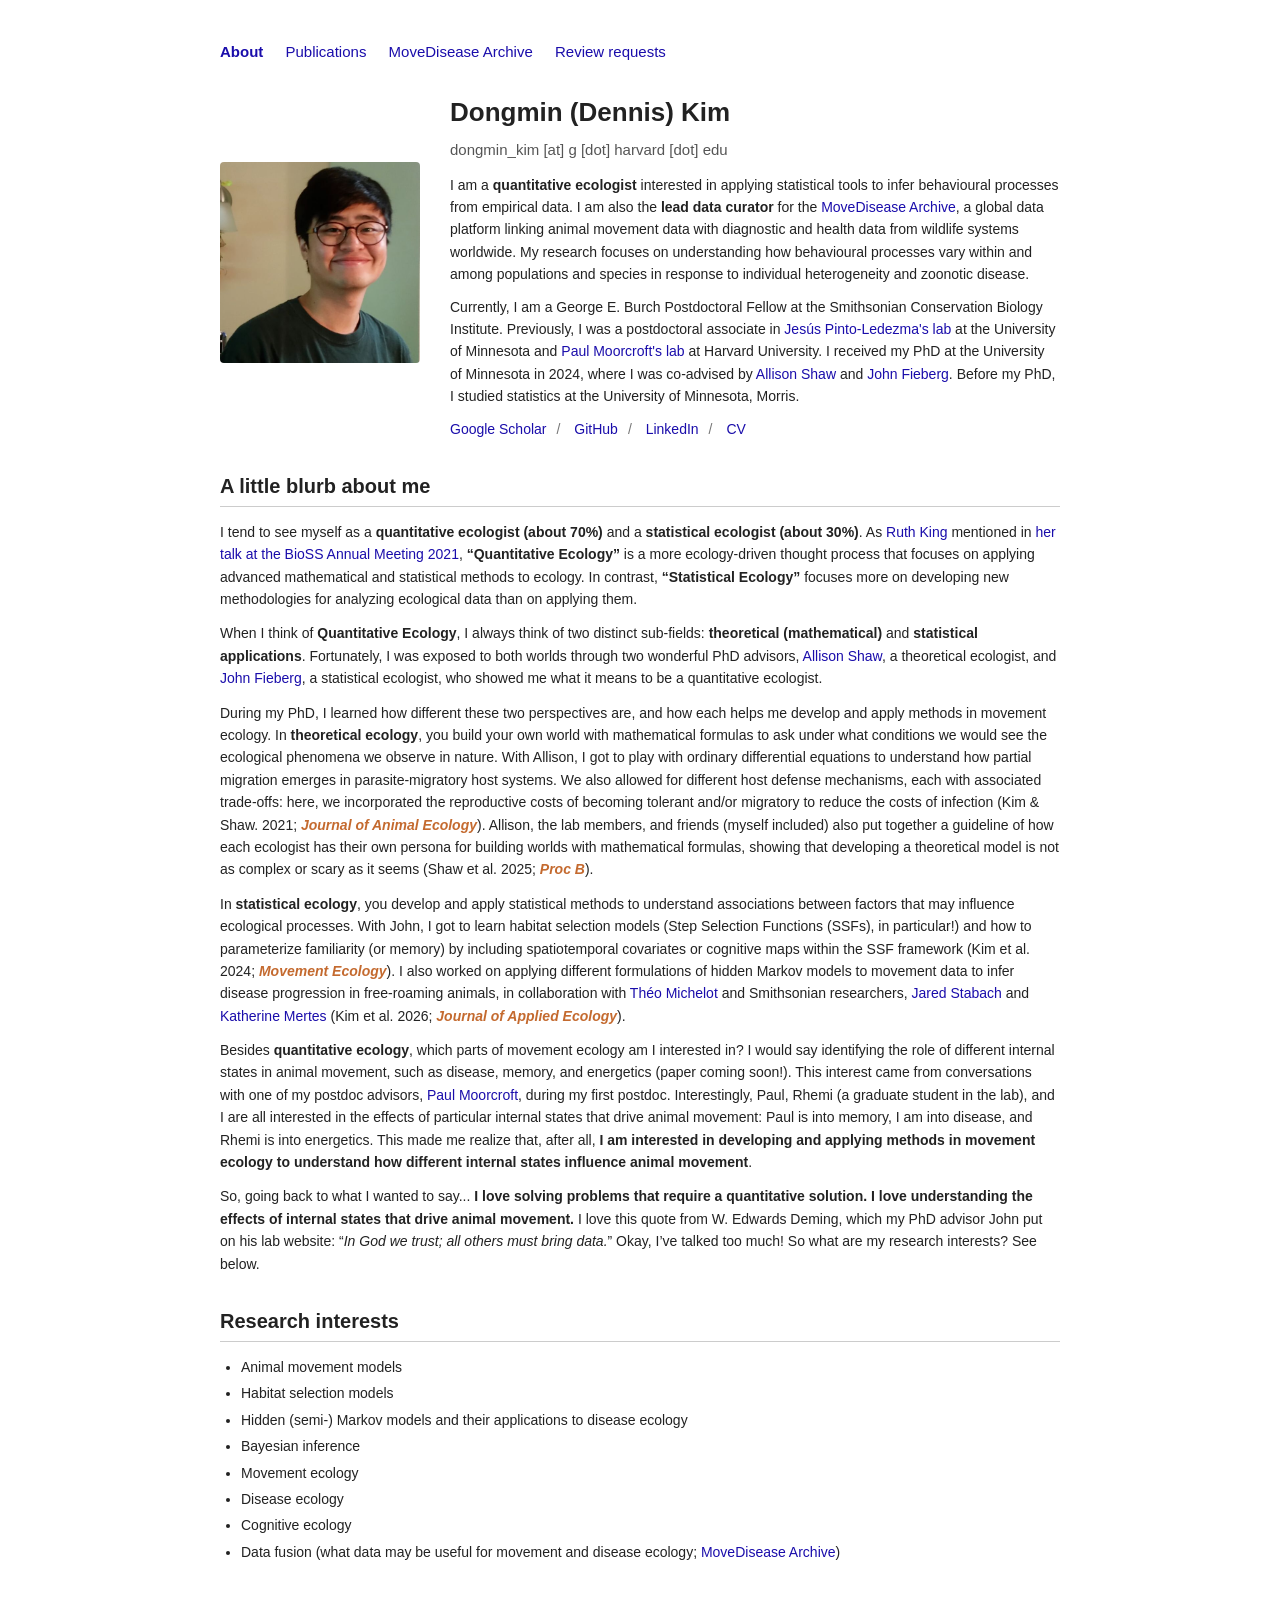
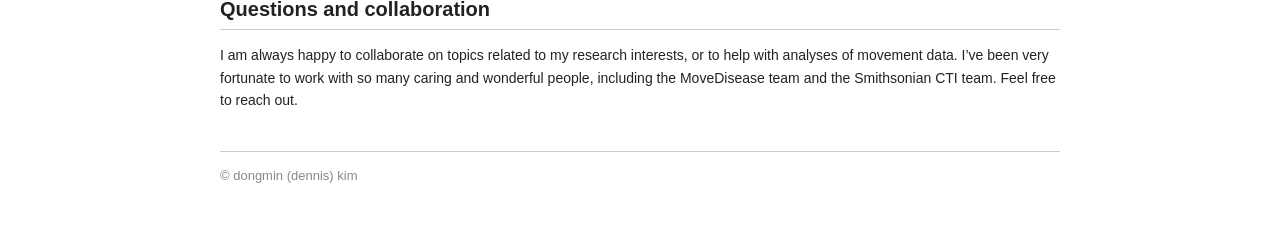
==== index.html @ f556c968 "Update index.html" ====
<!DOCTYPE html>
<html lang="en">
<head>
  <meta charset="UTF-8">
  <meta name="viewport" content="width=device-width, initial-scale=1.0">
  <title>dongmin dennis kim</title>
  <link rel="stylesheet" href="style.css">
</head>
<body>

  <nav>
    <a href="index.html" class="active">About</a>
    <a href="publications.html">Publications</a>
    <a href="https://kimx3725.github.io/move-disease-archive/" target="_blank" rel="noopener noreferrer">
    MoveDisease Archive
  </a>
    <a href="review-requests.html">Review requests</a>
  </nav>

  <div class="header">
    <div class="photo">
      <img src="images/kim-dennis.jpg" alt="Photo of Dongmin (Dennis) Kim">
      </div>
    <div class="bio">
      <h1>Dongmin (Dennis) Kim</h1>
      <div class="subtitle">dongmin_kim [at] g [dot] harvard [dot] edu</div>
      <p>
        I am a <strong>quantitative ecologist</strong> interested in applying statistical tools to infer behavioural processes from empirical data. 
        I am also the <strong>lead data curator</strong> for the <a href ="https://kimx3725.github.io/move-disease-archive/">MoveDisease Archive</a>, a global data platform linking animal movement data with diagnostic and health data from wildlife systems worldwide. 
        My research focuses on understanding how behavioural processes vary within and among populations and species in response to individual heterogeneity and zoonotic disease. 
      </p>
      <p>
        Currently, I am a George E. Burch Postdoctoral Fellow at the Smithsonian Conservation Biology Institute. 
        Previously, I was a postdoctoral associate in <a href="https://cbs.umn.edu/directory/jesus-pinto-ledezma">Jesús Pinto-Ledezma's lab</a> at the University of Minnesota and <a href="https://www.oeb.harvard.edu/people/paul-r-moorcroft">Paul Moorcroft's lab</a> at Harvard University. 
        I received my PhD at the University of Minnesota in 2024, where I was co-advised by <a href="https://allisonkshaw.github.io/">Allison Shaw</a> and <a href="https://fieberglab.netlify.app/">John Fieberg</a>. 
        Before my PhD, I studied statistics at the University of Minnesota, Morris.
      </p>
    <div class="links">
        <a href="https://scholar.google.com/citations?user=csmkjCEAAAAJ&hl=en&authuser=2">Google Scholar</a>
        <a href="https://github.com/kimx3725">GitHub</a>
        <a href="https://www.linkedin.com/in/dongmin-dennis-kim/">LinkedIn</a>
        <a href="uploads/CV_Kim.pdf">CV</a>
      </div>
    </div>
  </div>

  <section id="blurb">
    <h2>A little blurb about me</h2>

    <p>
      I tend to see myself as a <strong>quantitative ecologist (about 70%)</strong> and a <strong>statistical ecologist (about 30%)</strong>. 
      As <a href="https://webhomes.maths.ed.ac.uk/~rking33/index.html">Ruth King</a> mentioned in <a href="https://youtu.be/S9Ban8KqOYc?si=fO8eng0VhL88AYJb">her talk at the BioSS Annual Meeting 2021</a>, <strong>“Quantitative Ecology”</strong> is a more ecology-driven thought process that focuses on applying advanced mathematical and statistical methods to ecology. 
      In contrast, <strong>“Statistical Ecology”</strong> focuses more on developing new methodologies for analyzing ecological data than on applying them.
    </p>

    <p>
      When I think of <strong>Quantitative Ecology</strong>, I always think of two distinct sub-fields: <strong>theoretical (mathematical)</strong> and <strong>statistical applications</strong>. 
      Fortunately, I was exposed to both worlds through two wonderful PhD advisors, <a href="https://allisonkshaw.github.io/">Allison Shaw</a>, a theoretical ecologist, and <a href="https://fieberglab.netlify.app/">John Fieberg</a>, a statistical ecologist, who showed me what it means to be a quantitative ecologist.
    </p>

    <p>
      During my PhD, I learned how different these two perspectives are, and how each helps me develop and apply methods in movement ecology. 
      In <strong>theoretical ecology</strong>, you build your own world with mathematical formulas to ask under what conditions we would see the ecological phenomena we observe in nature. 
      With Allison, I got to play with ordinary differential equations to understand how partial migration emerges in parasite-migratory host systems. 
      We also allowed for different host defense mechanisms, each with associated trade-offs: here, we incorporated the reproductive costs of becoming tolerant and/or migratory to reduce the costs of infection (Kim &amp; Shaw. 2021; <span class="journal">Journal of Animal Ecology</span>). 
      Allison, the lab members, and friends (myself included) also put together a guideline of how each ecologist has their own persona for building worlds with mathematical formulas, showing that developing a theoretical model is not as complex or scary as it seems (Shaw et al. 2025; <span class="journal">Proc B</span>).
    </p>

    <p>
      In <strong>statistical ecology</strong>, you develop and apply statistical methods to understand associations between factors that may influence ecological processes. 
      With John, I got to learn habitat selection models (Step Selection Functions (SSFs), in particular!) and how to parameterize familiarity (or memory) by including spatiotemporal covariates or cognitive maps within the SSF framework (Kim et al. 2024; <span class="journal">Movement Ecology</span>). 
      I also worked on applying different formulations of hidden Markov models to movement data to infer disease progression in free-roaming animals, in collaboration with <a href="https://theomichelot.github.io/">Théo Michelot</a> and Smithsonian researchers, <a href="https://jaredstabach.com/">Jared Stabach</a> and <a href="https://nationalzoo.si.edu/about/staff/katherine-mertes">Katherine Mertes</a> (Kim et al. 2026; <span class="journal">Journal of Applied Ecology</span>).
    </p>

    <p>
      Besides <strong>quantitative ecology</strong>, which parts of movement ecology am I interested in? 
      I would say identifying the role of different internal states in animal movement, such as disease, memory, and energetics (paper coming soon!). 
      This interest came from conversations with one of my postdoc advisors, <a href="https://moorcroftlab.oeb.harvard.edu/">Paul Moorcroft</a>, during my first postdoc. 
      Interestingly, Paul, Rhemi (a graduate student in the lab), and I are all interested in the effects of particular internal states that drive animal movement: Paul is into memory, I am into disease, and Rhemi is into energetics. 
      This made me realize that, after all, <strong>I am interested in developing and applying methods in movement ecology to understand how different internal states influence animal movement</strong>.
    </p>

    <p>
    So, going back to what I wanted to say... <strong>I love solving problems that require a quantitative solution.</strong> <strong>I love understanding the effects of internal states that drive animal movement.</strong> 
    I love this quote from W. Edwards Deming, which my PhD advisor John put on his lab website: “<em>In God we trust; all others must bring data.</em>” 
    Okay, I’ve talked too much! So what are my research interests? See below.
    </p>
  </section>

  <section id="interests">
    <h2>Research interests</h2>
    <ul class="interest-list">
      <li>Animal movement models</li>
      <li>Habitat selection models</li>
      <li>Hidden (semi-) Markov models and their applications to disease ecology</li>
      <li>Bayesian inference</li>
      <li>Movement ecology</li>
      <li>Disease ecology</li>
      <li>Cognitive ecology</li>
      <li>Data fusion (what data may be useful for movement and disease ecology; <a href="https://kimx3725.github.io/move-disease-archive/">MoveDisease Archive</a>)</li>
    </ul>
  </section>

  <section id="collaboration">
    <h2>Questions and collaboration</h2>
    <p>
      I am always happy to collaborate on topics related to my research interests, or to help with analyses of movement data. 
      I’ve been very fortunate to work with so many caring and wonderful people, including the MoveDisease team and the Smithsonian CTI team. 
      Feel free to reach out.
    </p>
  </section>

  <footer>
    &copy; dongmin (dennis) kim
  </footer>
</body>
</html>
---- style.css ----
/* Minimal academic website — style.css */

* {
  margin: 0;
  padding: 0;
  box-sizing: border-box;
}

body {
  font-family:  'Lato', Verdana, Helvetica, sans-serif;
  font-size: 14px;
  font-weight: 400;
  letter-spacing: 0;
  line-height: 1.6;
  color: #222;
  background: #fff;
  max-width: 900px;
  margin: 40px auto;
  padding: 0 30px;
}

a {
  color: #1a0dab;
  text-decoration: none;
}

a:hover {
  text-decoration: underline;
}

/* Navigation */
nav {
  margin-bottom: 28px;
  font-size: 15px;
}

nav a {
  margin-right: 18px;
  color: #1a0dab;
}

nav a.active {
  font-weight: 700;
}

/* Header / bio section */
.header {
  display: flex;
  gap: 30px;
  align-items: center;
  margin-bottom: 30px;
}

.photo {
  flex-shrink: 0;
}

.photo img {
  width: 200px;
  border-radius: 4px;
}

.bio h1 {
  font-size: 26px;
  font-weight: 700;
  margin-bottom: 4px;
}

.bio .subtitle {
  font-size: 15px;
  color: #555;
  margin-bottom: 12px;
}

.bio p {
  margin-bottom: 10px;
}

.bio .links {
  margin-top: 10px;
  font-size: 14px;
}

.bio .links a {
  margin-right: 0; /* remove extra spacing */
}

.bio .links a:not(:last-child)::after {
  content: "/";
  color: #777;
  margin: 0 10px; /* controls spacing cleanly */
}

html {
  scroll-behavior: smooth;
}

/* Sections */
section {
  margin-bottom: 30px;
}

section p {
  margin-bottom: 12px;
}

h2 {
  font-size: 20px;
  font-weight: 700;
  border-bottom: 1px solid #ccc;
  padding-bottom: 4px;
  margin-bottom: 14px;
}

h3 {
  font-size: 20px;
  font-weight: 700;
  margin-top: 26px;
  margin-bottom: 12px;
  color: #111;
}

/* Research interests list */
.interest-list {
  padding-left: 1.5em;
}

.interest-list li {
  margin-bottom: 4px;
}

/* Publication list */
.pub-list {
  list-style: none;
  padding: 0;
}

.pub-list li {
  margin-bottom: 14px;
}

.pub-list strong {
  font-weight: 700;
  color: #111;
}

.journal {
  color: #c46a2f;
  font-style: italic;
  font-weight: 600;
}

.extras {
  margin-top: 0.4em;
  margin-bottom: 0;
  padding-left: 1.5em;
}

.extras li {
  font-size: 0.95em;
  color: #111;
}

/* Footer */
footer {
  margin-top: 40px;
  padding-top: 14px;
  border-top: 1px solid #ccc;
  font-size: 13px;
  color: #888;
}

/* Responsive: stack on narrow screens */
@media (max-width: 600px) {
  .header {
    flex-direction: column;
    align-items: center;
    text-align: center;
  }

  .photo img {
    width: 160px;
  }

  .bio .links {
    margin-top: 14px;
    font-size: 14px;
  }
}
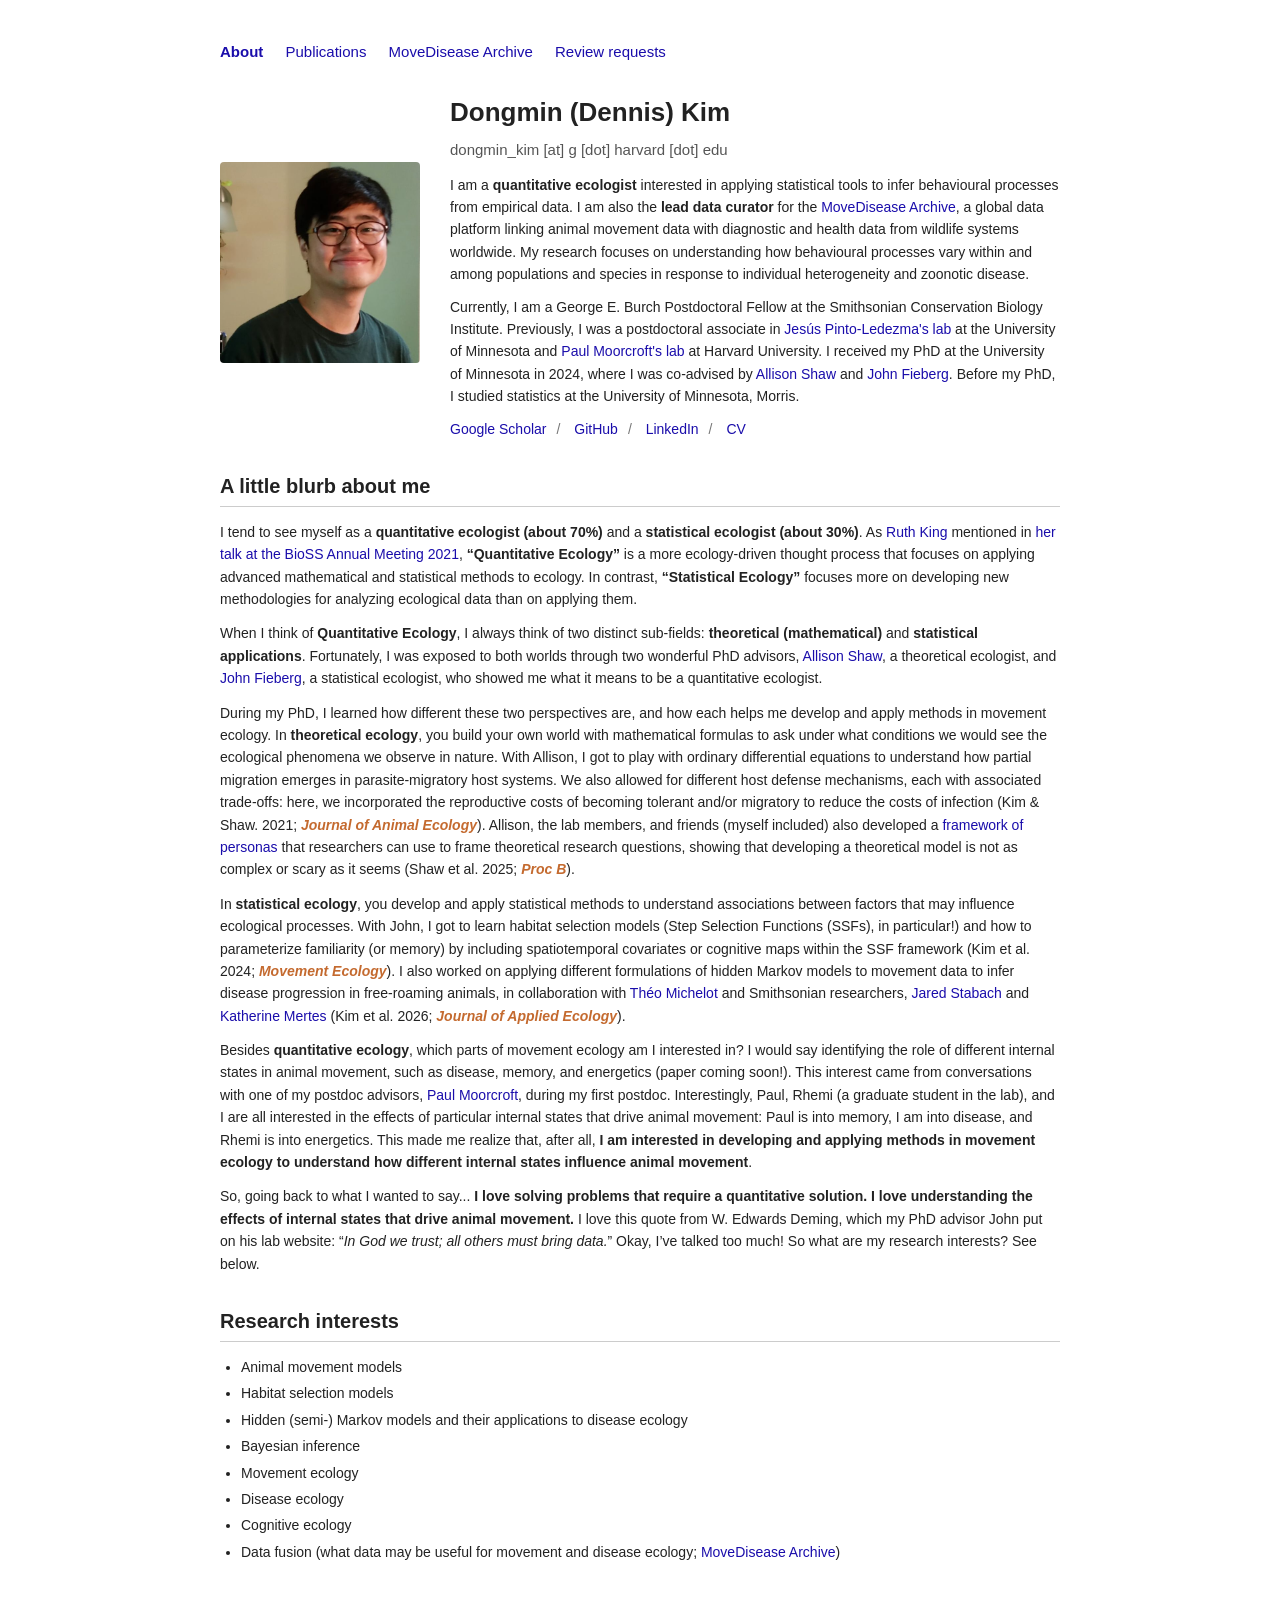
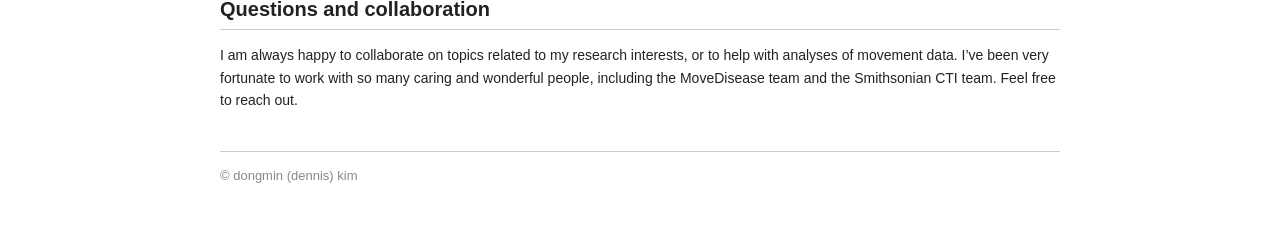
==== commit 8ce1c87c: "Update index.html" ====
--- a/index.html
+++ b/index.html
@@ -14,7 +14,7 @@
     <a href="https://kimx3725.github.io/move-disease-archive/" target="_blank" rel="noopener noreferrer">
     MoveDisease Archive
   </a>
-    <a href="review-requests.html">Review requests</a>
+    <a href="review.html">Review requests</a>
   </nav>
 
   <div class="header">
@@ -63,7 +63,7 @@
       In <strong>theoretical ecology</strong>, you build your own world with mathematical formulas to ask under what conditions we would see the ecological phenomena we observe in nature. 
       With Allison, I got to play with ordinary differential equations to understand how partial migration emerges in parasite-migratory host systems. 
       We also allowed for different host defense mechanisms, each with associated trade-offs: here, we incorporated the reproductive costs of becoming tolerant and/or migratory to reduce the costs of infection (Kim &amp; Shaw. 2021; <span class="journal">Journal of Animal Ecology</span>). 
-      Allison, the lab members, and friends (myself included) also put together a guideline of how each ecologist has their own persona for building worlds with mathematical formulas, showing that developing a theoretical model is not as complex or scary as it seems (Shaw et al. 2025; <span class="journal">Proc B</span>).
+      Allison, the lab members, and friends (myself included) also developed a <a href="https://allisonkshaw.github.io/personas.html">framework of personas</a> that researchers can use to frame theoretical research questions, showing that developing a theoretical model is not as complex or scary as it seems (Shaw et al. 2025; <span class="journal">Proc B</span>).
     </p>
 
     <p>
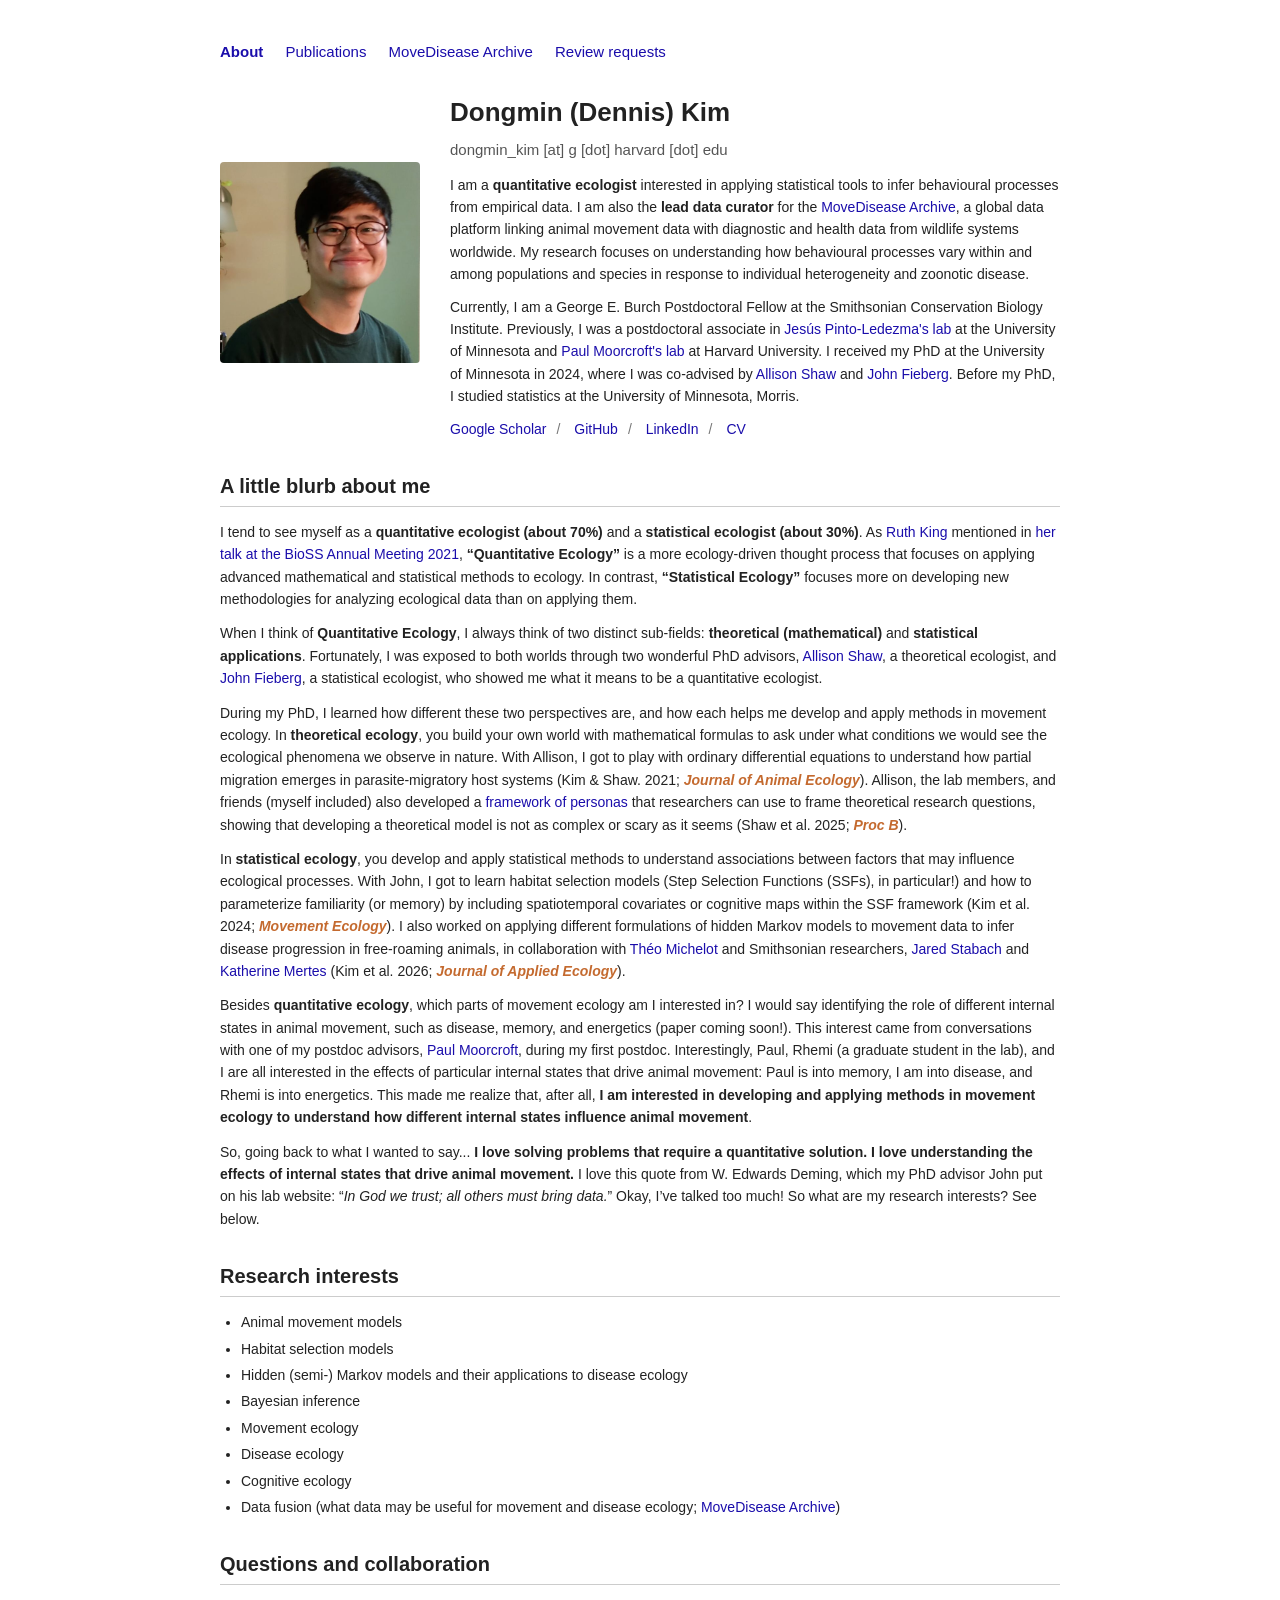
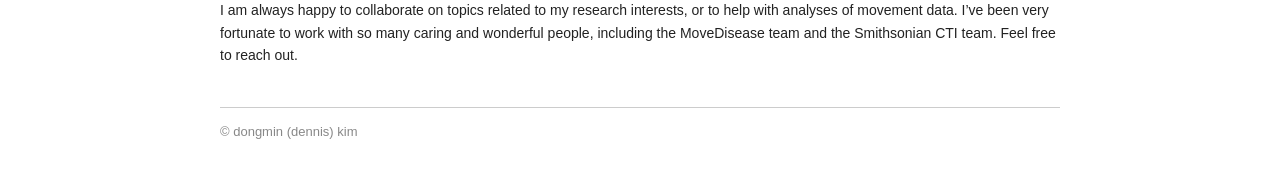
==== commit 990c1412: "Update index.html" ====
--- a/index.html
+++ b/index.html
@@ -61,8 +61,7 @@
     <p>
       During my PhD, I learned how different these two perspectives are, and how each helps me develop and apply methods in movement ecology. 
       In <strong>theoretical ecology</strong>, you build your own world with mathematical formulas to ask under what conditions we would see the ecological phenomena we observe in nature. 
-      With Allison, I got to play with ordinary differential equations to understand how partial migration emerges in parasite-migratory host systems. 
-      We also allowed for different host defense mechanisms, each with associated trade-offs: here, we incorporated the reproductive costs of becoming tolerant and/or migratory to reduce the costs of infection (Kim &amp; Shaw. 2021; <span class="journal">Journal of Animal Ecology</span>). 
+      With Allison, I got to play with ordinary differential equations to understand how partial migration emerges in parasite-migratory host systems (Kim &amp; Shaw. 2021; <span class="journal">Journal of Animal Ecology</span>). 
       Allison, the lab members, and friends (myself included) also developed a <a href="https://allisonkshaw.github.io/personas.html">framework of personas</a> that researchers can use to frame theoretical research questions, showing that developing a theoretical model is not as complex or scary as it seems (Shaw et al. 2025; <span class="journal">Proc B</span>).
     </p>
 
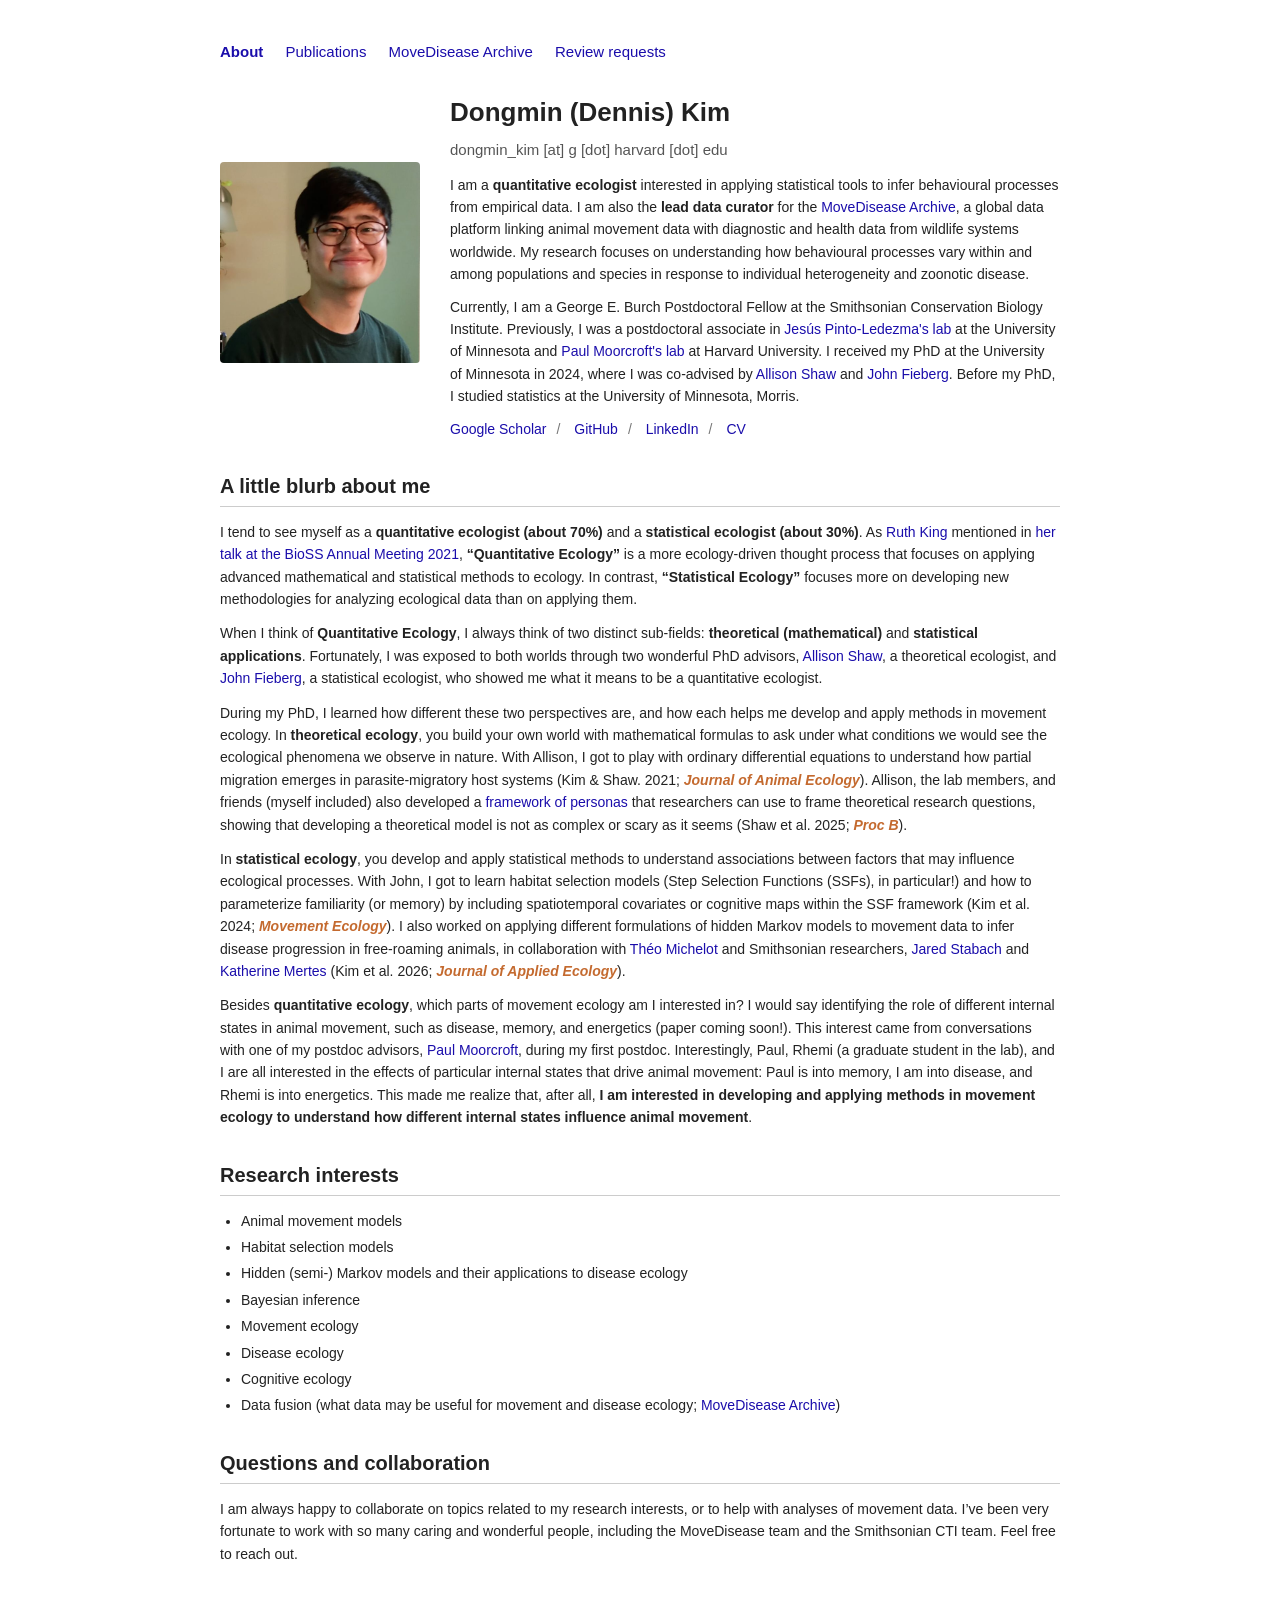
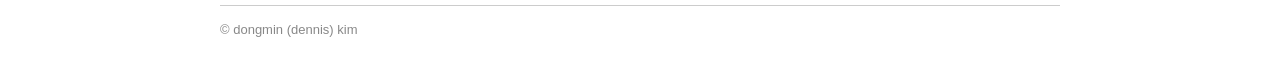
==== commit 464ce8c2: "Update index.html" ====
--- a/index.html
+++ b/index.html
@@ -78,12 +78,6 @@
       Interestingly, Paul, Rhemi (a graduate student in the lab), and I are all interested in the effects of particular internal states that drive animal movement: Paul is into memory, I am into disease, and Rhemi is into energetics. 
       This made me realize that, after all, <strong>I am interested in developing and applying methods in movement ecology to understand how different internal states influence animal movement</strong>.
     </p>
-
-    <p>
-    So, going back to what I wanted to say... <strong>I love solving problems that require a quantitative solution.</strong> <strong>I love understanding the effects of internal states that drive animal movement.</strong> 
-    I love this quote from W. Edwards Deming, which my PhD advisor John put on his lab website: “<em>In God we trust; all others must bring data.</em>” 
-    Okay, I’ve talked too much! So what are my research interests? See below.
-    </p>
   </section>
 
   <section id="interests">
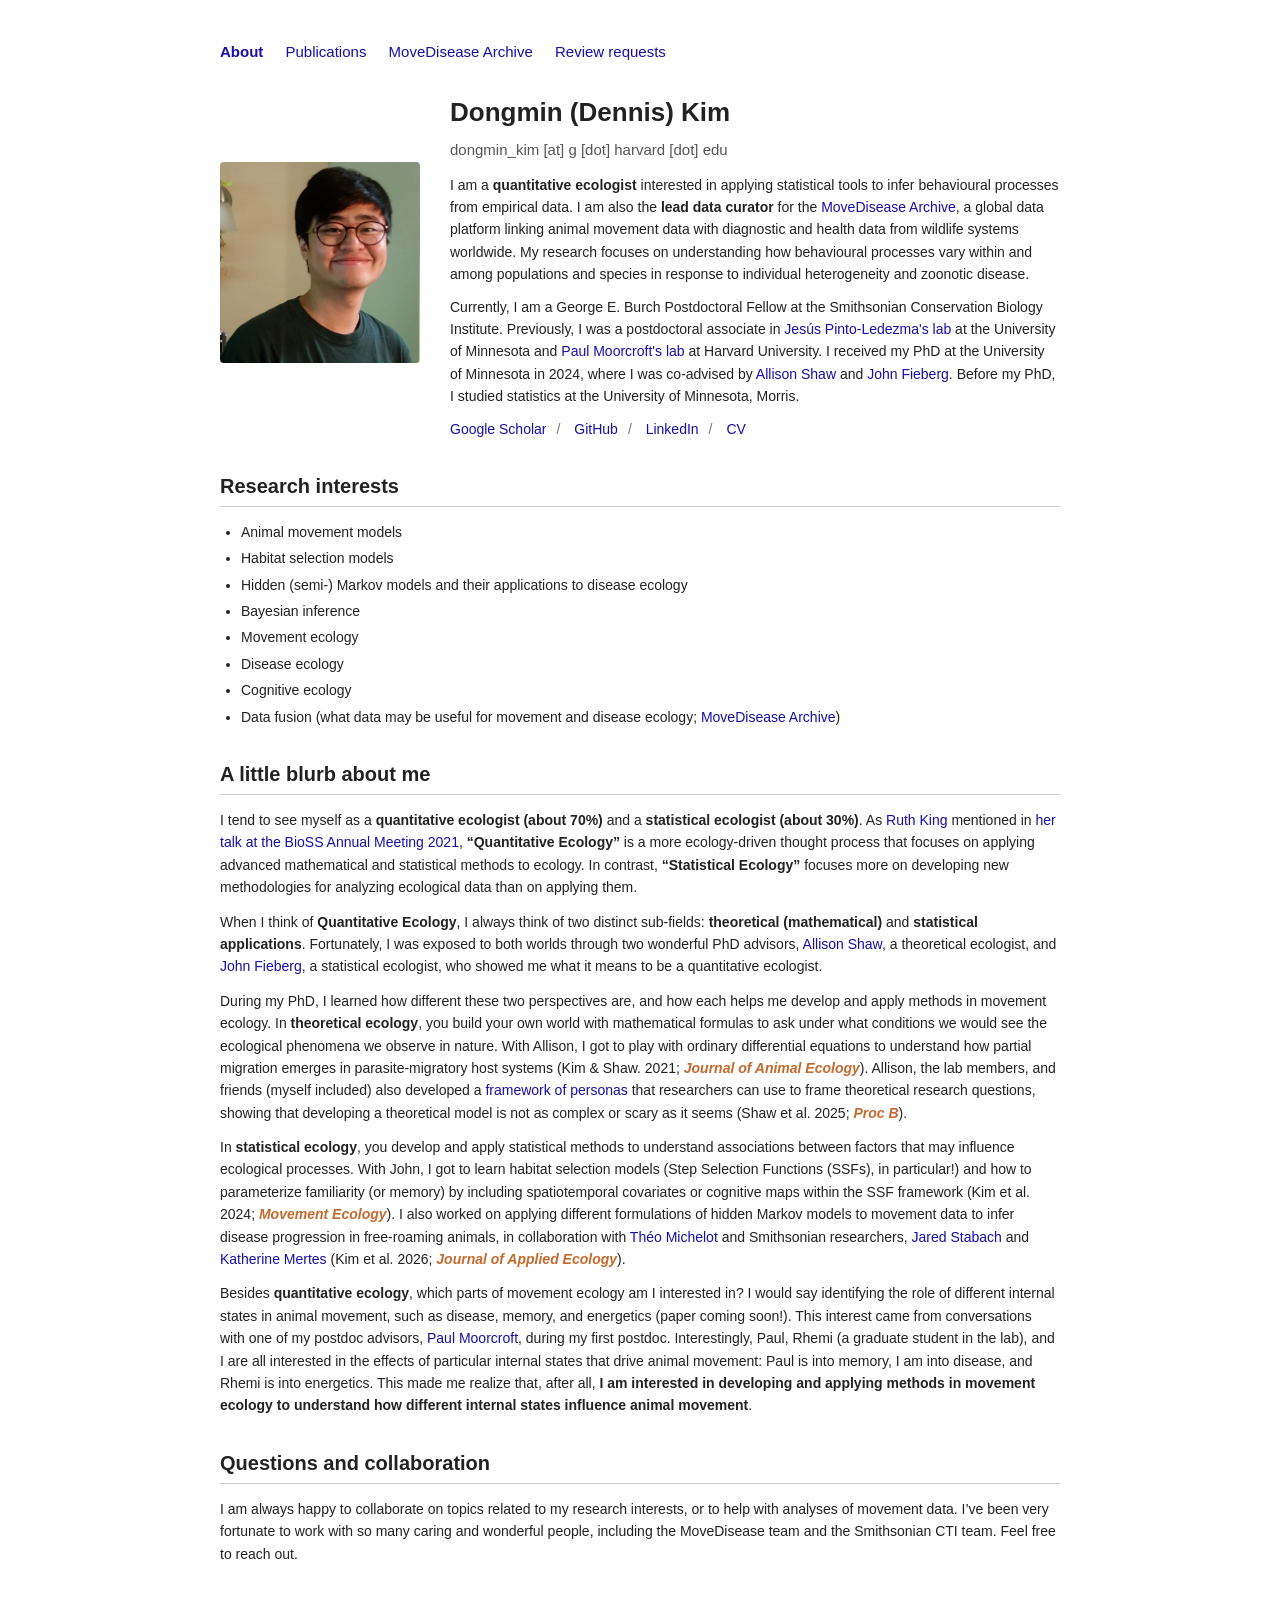
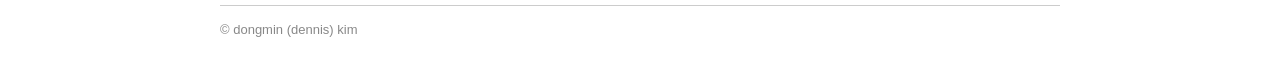
==== commit 1ab6523b: "Update index.html" ====
--- a/index.html
+++ b/index.html
@@ -44,6 +44,20 @@
     </div>
   </div>
 
+  <section id="interests">
+    <h2>Research interests</h2>
+    <ul class="interest-list">
+      <li>Animal movement models</li>
+      <li>Habitat selection models</li>
+      <li>Hidden (semi-) Markov models and their applications to disease ecology</li>
+      <li>Bayesian inference</li>
+      <li>Movement ecology</li>
+      <li>Disease ecology</li>
+      <li>Cognitive ecology</li>
+      <li>Data fusion (what data may be useful for movement and disease ecology; <a href="https://kimx3725.github.io/move-disease-archive/">MoveDisease Archive</a>)</li>
+    </ul>
+  </section>
+
   <section id="blurb">
     <h2>A little blurb about me</h2>
 
@@ -80,20 +94,6 @@
     </p>
   </section>
 
-  <section id="interests">
-    <h2>Research interests</h2>
-    <ul class="interest-list">
-      <li>Animal movement models</li>
-      <li>Habitat selection models</li>
-      <li>Hidden (semi-) Markov models and their applications to disease ecology</li>
-      <li>Bayesian inference</li>
-      <li>Movement ecology</li>
-      <li>Disease ecology</li>
-      <li>Cognitive ecology</li>
-      <li>Data fusion (what data may be useful for movement and disease ecology; <a href="https://kimx3725.github.io/move-disease-archive/">MoveDisease Archive</a>)</li>
-    </ul>
-  </section>
-
   <section id="collaboration">
     <h2>Questions and collaboration</h2>
     <p>
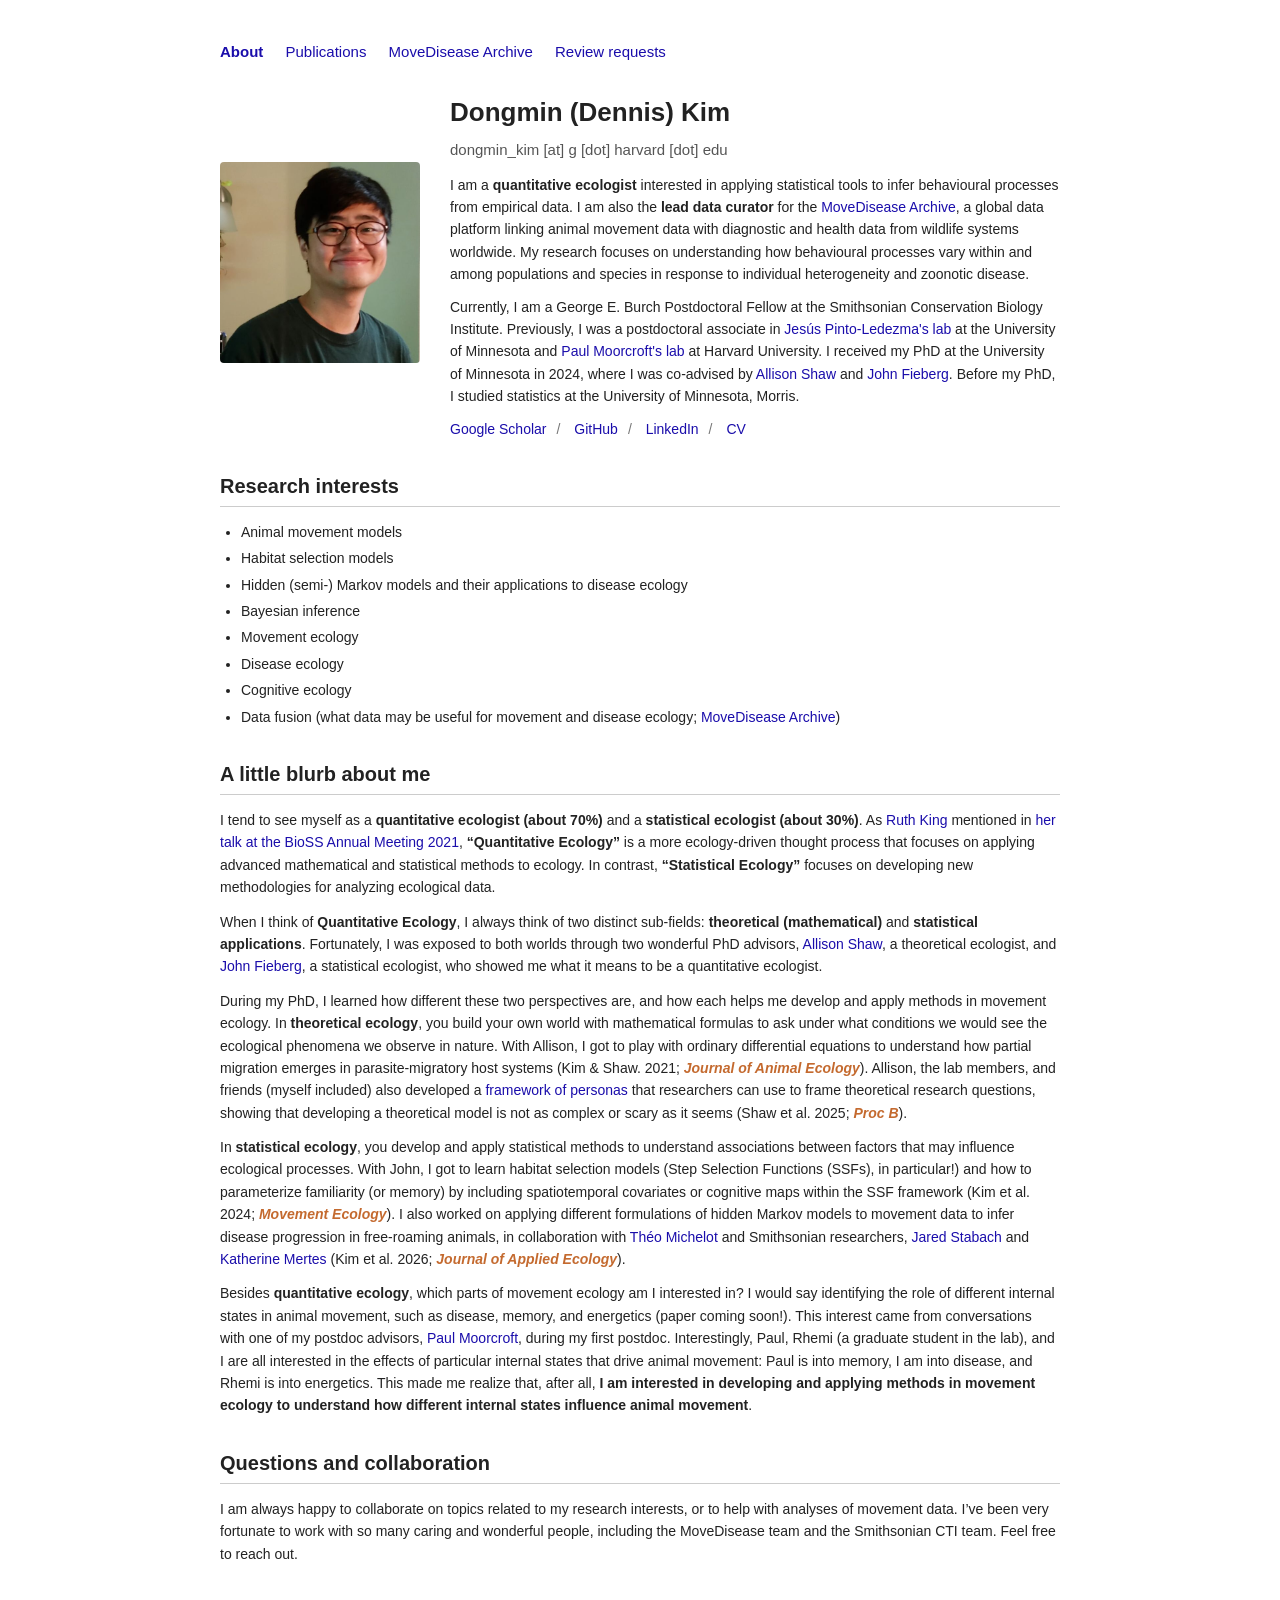
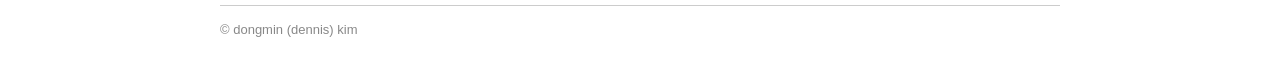
==== commit f0d23baf: "Update index.html" ====
--- a/index.html
+++ b/index.html
@@ -64,7 +64,7 @@
     <p>
       I tend to see myself as a <strong>quantitative ecologist (about 70%)</strong> and a <strong>statistical ecologist (about 30%)</strong>. 
       As <a href="https://webhomes.maths.ed.ac.uk/~rking33/index.html">Ruth King</a> mentioned in <a href="https://youtu.be/S9Ban8KqOYc?si=fO8eng0VhL88AYJb">her talk at the BioSS Annual Meeting 2021</a>, <strong>“Quantitative Ecology”</strong> is a more ecology-driven thought process that focuses on applying advanced mathematical and statistical methods to ecology. 
-      In contrast, <strong>“Statistical Ecology”</strong> focuses more on developing new methodologies for analyzing ecological data than on applying them.
+      In contrast, <strong>“Statistical Ecology”</strong> focuses on developing new methodologies for analyzing ecological data.
     </p>
 
     <p>
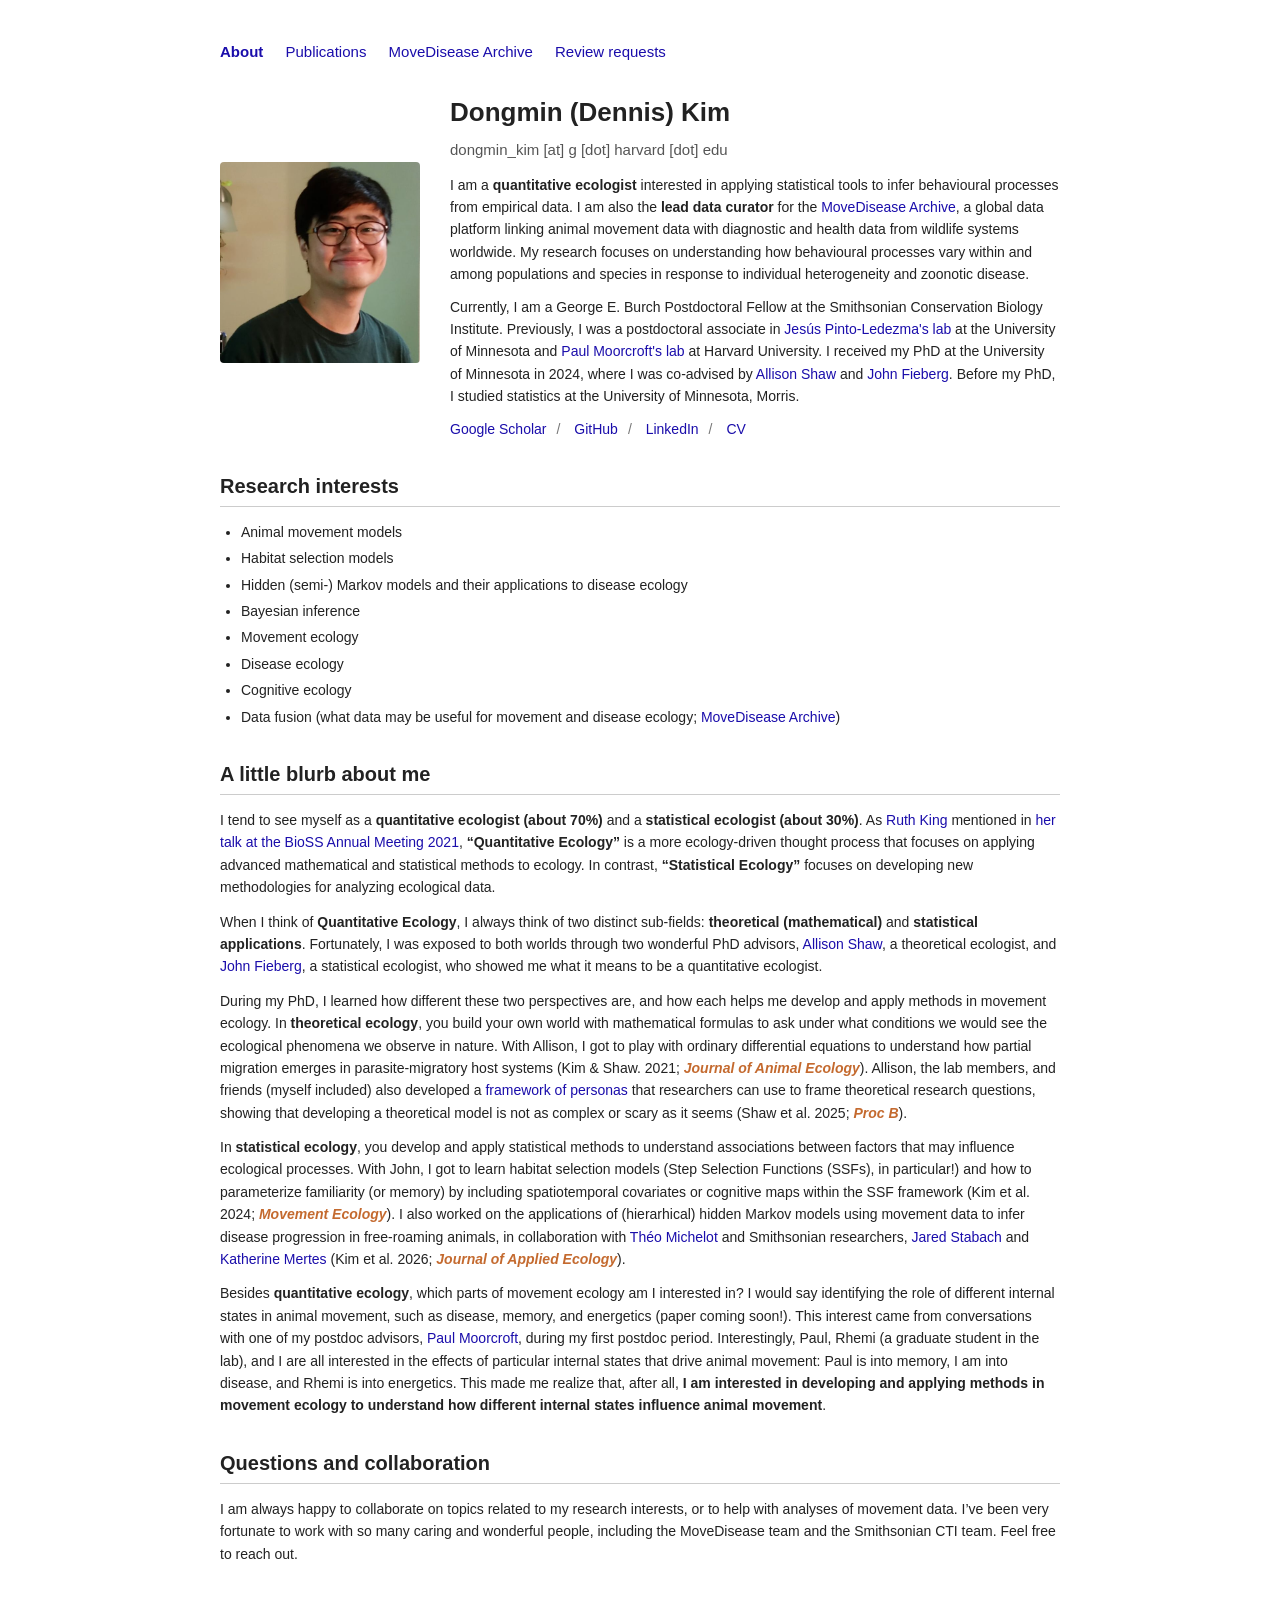
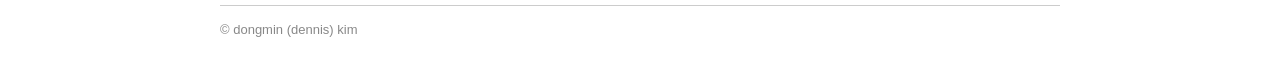
==== commit b804f968: "Update index.html" ====
--- a/index.html
+++ b/index.html
@@ -82,13 +82,13 @@
     <p>
       In <strong>statistical ecology</strong>, you develop and apply statistical methods to understand associations between factors that may influence ecological processes. 
       With John, I got to learn habitat selection models (Step Selection Functions (SSFs), in particular!) and how to parameterize familiarity (or memory) by including spatiotemporal covariates or cognitive maps within the SSF framework (Kim et al. 2024; <span class="journal">Movement Ecology</span>). 
-      I also worked on applying different formulations of hidden Markov models to movement data to infer disease progression in free-roaming animals, in collaboration with <a href="https://theomichelot.github.io/">Théo Michelot</a> and Smithsonian researchers, <a href="https://jaredstabach.com/">Jared Stabach</a> and <a href="https://nationalzoo.si.edu/about/staff/katherine-mertes">Katherine Mertes</a> (Kim et al. 2026; <span class="journal">Journal of Applied Ecology</span>).
+      I also worked on the applications of (hierarhical) hidden Markov models using movement data to infer disease progression in free-roaming animals, in collaboration with <a href="https://theomichelot.github.io/">Théo Michelot</a> and Smithsonian researchers, <a href="https://jaredstabach.com/">Jared Stabach</a> and <a href="https://nationalzoo.si.edu/about/staff/katherine-mertes">Katherine Mertes</a> (Kim et al. 2026; <span class="journal">Journal of Applied Ecology</span>).
     </p>
 
     <p>
       Besides <strong>quantitative ecology</strong>, which parts of movement ecology am I interested in? 
       I would say identifying the role of different internal states in animal movement, such as disease, memory, and energetics (paper coming soon!). 
-      This interest came from conversations with one of my postdoc advisors, <a href="https://moorcroftlab.oeb.harvard.edu/">Paul Moorcroft</a>, during my first postdoc. 
+      This interest came from conversations with one of my postdoc advisors, <a href="https://moorcroftlab.oeb.harvard.edu/">Paul Moorcroft</a>, during my first postdoc period. 
       Interestingly, Paul, Rhemi (a graduate student in the lab), and I are all interested in the effects of particular internal states that drive animal movement: Paul is into memory, I am into disease, and Rhemi is into energetics. 
       This made me realize that, after all, <strong>I am interested in developing and applying methods in movement ecology to understand how different internal states influence animal movement</strong>.
     </p>
